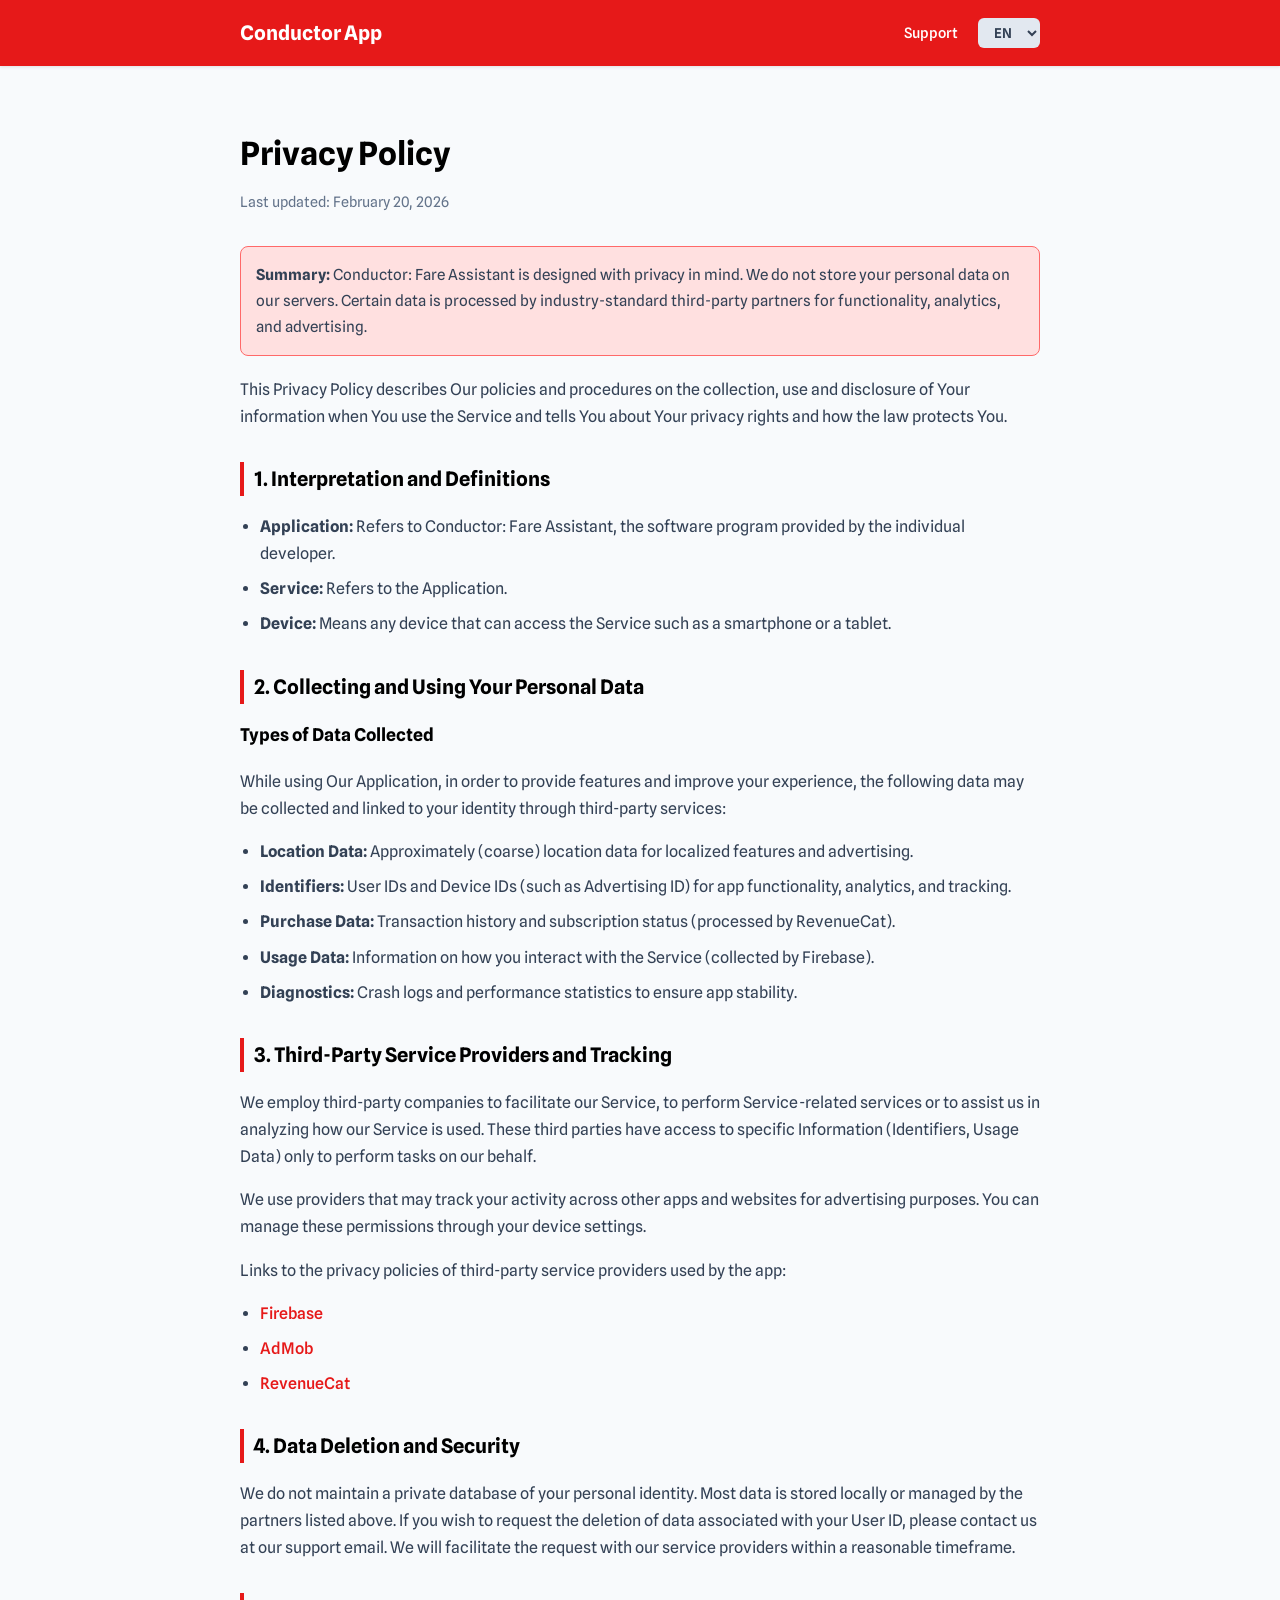
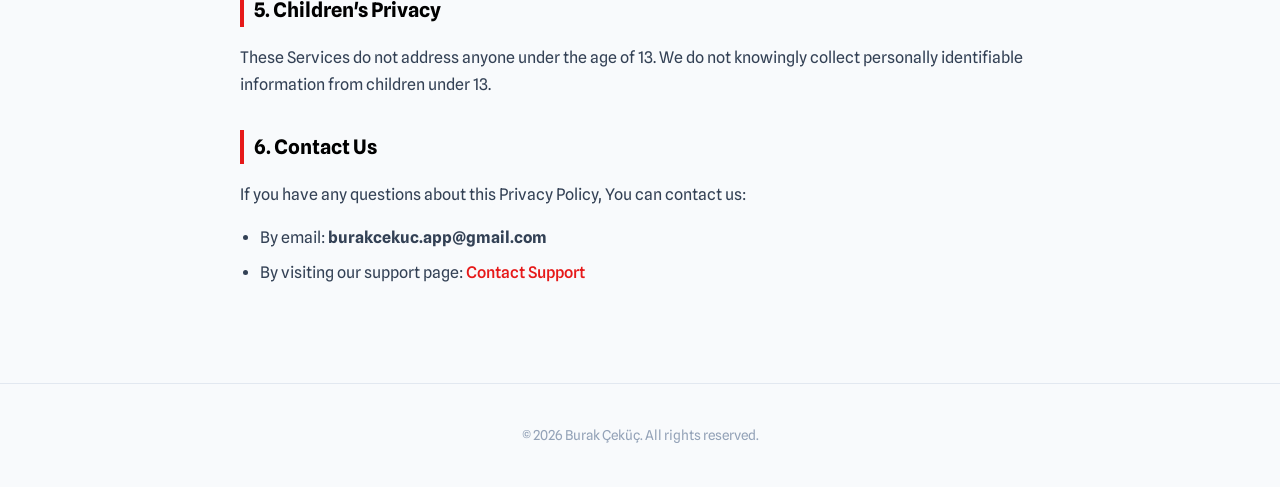
==== privacy/index.html @ d7f8f7e5 "first commit" ====
<!DOCTYPE html>
<html lang="en">

<head>
    <!-- Google tag (gtag.js) -->
    <script async src="https://www.googletagmanager.com/gtag/js?id=G-QZ2R4CW2ME"></script>
    <script>
        window.dataLayer = window.dataLayer || [];
        function gtag() { dataLayer.push(arguments); }
        gtag('js', new Date());

        gtag('config', 'G-QZ2R4CW2ME');

        // Global Click Tracking for Buttons and Links
        document.addEventListener('click', (e) => {
            const target = e.target.closest('a, button');
            if (target) {
                const label = target.innerText.trim() || target.getAttribute('aria-label') || target.id || target.name || 'unlabeled';
                gtag('event', 'ui_click', {
                    'element_text': label.substring(0, 40),
                    'element_type': target.tagName.toLowerCase(),
                    'element_id': target.id || 'none',
                    'link_url': target.href || 'none'
                });
            }
        }, true);
    </script>
    <meta charset="UTF-8">
    <meta name="viewport" content="width=device-width, initial-scale=1.0">
    <title>Conductor App - Privacy Policy</title>

    <link rel="preconnect" href="https://fonts.googleapis.com">
    <link rel="preconnect" href="https://fonts.gstatic.com" crossorigin>
    <link href="https://fonts.googleapis.com/css2?family=Spline+Sans:wght@300;400;500;600;700&display=swap"
        rel="stylesheet">

    <style>
        :root {
            --primary-color: #e61919;
            --bg-color: #f8fafc;
            --text-color: #334155;
            --heading-color: #000;
            --card-bg: #ffffff;
        }

        body {
            font-family: 'Spline Sans', sans-serif;
            line-height: 1.7;
            color: var(--text-color);
            background-color: var(--bg-color);
            margin: 0;
            padding: 0;
        }

        header {
            background: var(--primary-color);
            box-shadow: 0 1px 3px rgba(0, 0, 0, 0.1);
            position: sticky;
            top: 0;
            z-index: 100;
            padding: 1rem 0;
        }

        .container {
            max-width: 800px;
            margin: 0 auto;
            padding: 0 20px;
        }

        .nav-wrapper {
            display: flex;
            justify-content: space-between;
            align-items: center;
        }

        .brand {
            font-size: 1.25rem;
            font-weight: 700;
            color: var(--card-bg);
            display: flex;
            align-items: center;
            gap: 10px;
        }

        .lang-select {
            padding: 6px 12px;
            border-radius: 6px;
            font-size: 0.85rem;
            font-weight: 600;
            border: none;
            background: #e2e8f0;
            color: #334155;
            cursor: pointer;
            font-family: 'Spline Sans', sans-serif;
            outline: none;
        }

        .content-section {
            display: none;
            padding: 40px 0;
            animation: fadeIn 0.5s ease;
        }

        .content-section.active {
            display: block;
        }

        h1 {
            font-size: 2rem;
            color: var(--heading-color);
            margin-bottom: 0.5rem;
        }

        .date {
            font-size: 0.9rem;
            color: #64748b;
            margin-bottom: 2rem;
            display: block;
        }

        h2 {
            font-size: 1.25rem;
            color: var(--heading-color);
            margin-top: 2rem;
            border-left: 4px solid var(--primary-color);
            padding-left: 10px;
        }

        h3 {
            font-size: 1.1rem;
            color: var(--heading-color);
            margin-top: 1rem;
        }

        p,
        ul {
            margin-bottom: 1rem;
        }

        ul {
            padding-left: 20px;
        }

        li {
            margin-bottom: 0.5rem;
        }

        a {
            color: var(--primary-color);
            text-decoration: none;
            font-weight: 500;
        }

        a:hover {
            text-decoration: underline;
        }

        .highlight-box {
            background: #ffe0e0;
            border: 1px solid #ff6969;
            border-radius: 8px;
            padding: 15px;
            margin: 20px 0;
            font-size: 0.95rem;
        }

        footer {
            text-align: center;
            padding: 40px 0;
            color: #94a3b8;
            font-size: 0.85rem;
            border-top: 1px solid #e2e8f0;
            margin-top: 40px;
        }

        @keyframes fadeIn {
            from {
                opacity: 0;
                transform: translateY(10px);
            }

            to {
                opacity: 1;
                transform: translateY(0);
            }
        }
    </style>
</head>

<body>

    <header>
        <div class="container nav-wrapper">
            <div class="brand">
                <span id="brand-text">Conductor App</span>
            </div>

            <div style="display: flex; align-items: center; gap: 20px;">
                <a href="../support/" id="nav-support"
                    style="color: white; text-decoration: none; font-size: 0.9rem; font-weight: 500;">Support</a>

                <select class="lang-select" id="lang-select">
                    <option value="en">EN</option>
                    <option value="tr">TR</option>
                    <option value="es">ES</option>
                    <option value="fr">FR</option>
                </select>
            </div>
        </div>
    </header>

    <main class="container">

        <!-- ENGLISH -->
        <div id="en" class="content-section">
            <h1>Privacy Policy</h1>
            <span class="date">Last updated: February 20, 2026</span>

            <div class="highlight-box">
                <strong>Summary:</strong> Conductor: Fare Assistant is designed with privacy in mind. We do not store
                your personal data on our servers. Certain data is processed by industry-standard third-party partners
                for functionality, analytics, and advertising.
            </div>

            <p>This Privacy Policy describes Our policies and procedures on the collection, use and disclosure of Your
                information when You use the Service and tells You about Your privacy rights and how the law protects
                You.</p>

            <h2>1. Interpretation and Definitions</h2>
            <ul>
                <li><strong>Application:</strong> Refers to Conductor: Fare Assistant, the software program provided by
                    the individual developer.</li>
                <li><strong>Service:</strong> Refers to the Application.</li>
                <li><strong>Device:</strong> Means any device that can access the Service such as a smartphone or a
                    tablet.</li>
            </ul>

            <h2>2. Collecting and Using Your Personal Data</h2>
            <h3>Types of Data Collected</h3>
            <p>While using Our Application, in order to provide features and improve your experience, the following data
                may be collected and linked to your identity through third-party services:</p>
            <ul>
                <li><strong>Location Data:</strong> Approximately (coarse) location data for localized features and
                    advertising.</li>
                <li><strong>Identifiers:</strong> User IDs and Device IDs (such as Advertising ID) for app
                    functionality, analytics, and tracking.</li>
                <li><strong>Purchase Data:</strong> Transaction history and subscription status (processed by
                    RevenueCat).</li>
                <li><strong>Usage Data:</strong> Information on how you interact with the Service (collected by
                    Firebase).</li>
                <li><strong>Diagnostics:</strong> Crash logs and performance statistics to ensure app stability.</li>
            </ul>

            <h2>3. Third-Party Service Providers and Tracking</h2>
            <p>We employ third-party companies to facilitate our Service, to perform Service-related services or to
                assist us in analyzing how our Service is used. These third parties have access to specific Information
                (Identifiers, Usage Data) only to perform tasks on our behalf.</p>
            <p>We use providers that may track your activity across other apps and websites for advertising purposes.
                You can manage these permissions through your device settings.</p>
            <p>Links to the privacy policies of third-party service providers used by the app:</p>
            <ul>
                <li><a href="https://firebase.google.com/support/privacy" target="_blank">Firebase</a></li>
                <li><a href="https://support.google.com/admob/answer/6128543?hl=en" target="_blank">AdMob</a></li>
                <li><a href="https://www.revenuecat.com/privacy" target="_blank">RevenueCat</a></li>
            </ul>

            <h2>4. Data Deletion and Security</h2>
            <p>We do not maintain a private database of your personal identity. Most data is stored locally or managed
                by the partners listed above. If you wish to request the deletion of data associated with your User ID,
                please contact us at our support email. We will facilitate the request with our service providers within
                a reasonable timeframe.</p>

            <h2>5. Children's Privacy</h2>
            <p>These Services do not address anyone under the age of 13. We do not knowingly collect personally
                identifiable information from children under 13.</p>

            <h2>6. Contact Us</h2>
            <p>If you have any questions about this Privacy Policy, You can contact us:</p>
            <ul>
                <li>By email: <strong>burakcekuc.app@gmail.com</strong></li>
                <li>By visiting our support page: <a href="../support/">Contact Support</a></li>
            </ul>
        </div>

        <!-- TURKISH -->
        <div id="tr" class="content-section">
            <h1>Gizlilik Politikası</h1>
            <span class="date">Son güncelleme: 20 Şubat 2026</span>

            <div class="highlight-box">
                <strong>Özet:</strong> Kondüktör: Yol Ücreti Asistanı, gizliliğinize önem verecek şekilde
                tasarlanmıştır. Kişisel verilerinizi kendi sunucularımızda saklamıyoruz. Belirli veriler işlevsellik,
                analiz ve reklam amaçlı üçüncü taraf ortaklarımız tarafından işlenir.
            </div>

            <p>Bu Gizlilik Politikası, Hizmeti kullandığınızda bilgilerinizin toplanması, kullanılması ve ifşa
                edilmesine ilişkin politikalarımızı açıklar; gizlilik haklarınız ve yasaların sizi nasıl koruduğu
                hakkında bilgi verir.</p>

            <h2>1. Tanımlar</h2>
            <ul>
                <li><strong>Uygulama:</strong> Bireysel geliştirici tarafından sağlanan yazılım programı olan Kondüktör:
                    Yol Ücreti Asistanı'nı ifade eder.</li>
                <li><strong>Hizmet:</strong> Uygulamayı ifade eder.</li>
                <li><strong>Cihaz:</strong> Akıllı telefon veya tablet gibi Hizmete erişebilen her türlü cihazı ifade
                    eder.</li>
            </ul>

            <h2>2. Verilerinizin Toplanması ve Kullanımı</h2>
            <h3>Toplanan Veri Türleri</h3>
            <p>Uygulamamızı kullanırken, özellikleri sağlamak ve deneyiminizi iyileştirmek amacıyla aşağıdaki veriler
                üçüncü taraf servisler aracılığıyla toplanabilir ve kimliğinizle ilişkilendirilebilir:</p>
            <ul>
                <li><strong>Konum Verileri:</strong> Yerelleştirilmiş özellikler ve reklamlar için yaklaşık (hassas
                    olmayan) konum verileri.</li>
                <li><strong>Kimlik Tanımlayıcılar:</strong> Uygulama işlevselliği, analiz ve takip için Kullanıcı ve
                    Cihaz Kimlikleri (Reklam Kimliği dahil).</li>
                <li><strong>Satın Alma Verileri:</strong> İşlem geçmişi ve abonelik durumu (RevenueCat tarafından
                    işlenir).</li>
                <li><strong>Kullanım Verileri:</strong> Hizmetle nasıl etkileşime girdiğinize dair bilgiler (Firebase
                    tarafından toplanır).</li>
                <li><strong>Tanılama:</strong> Uygulama kararlılığını sağlamak için hata günlükleri ve performans
                    istatistikleri.</li>
            </ul>

            <h2>3. Üçüncü Taraf Hizmet Sağlayıcılar ve Takip</h2>
            <p>Hizmetimizi kolaylaştırmak veya kullanım analizine yardımcı olmak için üçüncü taraf şirketleri
                kullanıyoruz. Bu taraflar, yalnızca bizim adımıza görevleri yerine getirmek için belirli bilgilere
                erişebilirler.</p>
            <p>Reklam amaçlı olarak diğer uygulamalar genelinde faaliyetlerinizi izleyebilecek sağlayıcılar
                kullanıyoruz. Bu izinleri cihaz ayarlarınızdan yönetebilirsiniz.</p>
            <p>Uygulama tarafından kullanılan üçüncü taraf hizmet sağlayıcıların gizlilik politikalarına bağlantılar:
            </p>
            <ul>
                <li><a href="https://firebase.google.com/support/privacy" target="_blank">Firebase</a></li>
                <li><a href="https://support.google.com/admob/answer/6128543?hl=en" target="_blank">AdMob</a></li>
                <li><a href="https://www.revenuecat.com/privacy" target="_blank">RevenueCat</a></li>
            </ul>

            <h2>4. Veri Silme ve Güvenlik</h2>
            <p>Kişisel kimlik bilgilerinizden oluşan bir veritabanı tutmuyoruz. Çoğu veri cihazınızda saklanır veya
                yukarıda listelenen ortaklarca yönetilir. Kullanıcı Kimliğinizle ilişkili verilerin silinmesini talep
                etmek isterseniz, lütfen destek e-posta adresimizden bizimle iletişime geçin.</p>

            <h2>5. Çocukların Gizliliği</h2>
            <p>Bu Hizmetler 13 yaşın altındaki kimseye hitap etmemektedir. Çocuklardan bilerek kişisel veri
                toplamıyoruz.</p>

            <h2>6. İletişim</h2>
            <p>Bu Gizlilik Politikası hakkında herhangi bir sorunuz varsa, bizimle iletişime geçebilirsiniz:</p>
            <ul>
                <li>E-posta: <strong>burakcekuc.app@gmail.com</strong></li>
                <li>Destek sayfamız: <a href="../support/">Destek ile İletişime Geçin</a></li>
            </ul>
        </div>

        <!-- SPANISH -->
        <div id="es" class="content-section">
            <h1>Política de Privacidad</h1>
            <span class="date">Última actualización: 20 de febrero de 2026</span>

            <div class="highlight-box">
                <strong>Resumen:</strong> Revisor: Asistente de Tarifas está diseñado pensando en tu privacidad. No
                almacenamos tus datos personales en nuestros servidores. Ciertos datos son procesados por socios
                externos estándar del sector para funcionalidad, análisis y publicidad.
            </div>

            <p>Esta Política de Privacidad describe nuestras políticas y procedimientos sobre la recopilación, uso y
                divulgación de tu información cuando utilizas el Servicio, y te informa sobre tus derechos de
                privacidad y cómo te protege la ley.</p>

            <h2>1. Interpretación y Definiciones</h2>
            <ul>
                <li><strong>Aplicación:</strong> Se refiere a Revisor: Asistente de Tarifas, el programa de software
                    proporcionado por el desarrollador individual.</li>
                <li><strong>Servicio:</strong> Se refiere a la Aplicación.</li>
                <li><strong>Dispositivo:</strong> Cualquier dispositivo que pueda acceder al Servicio, como un
                    smartphone o una tablet.</li>
            </ul>

            <h2>2. Recopilación y Uso de Tus Datos Personales</h2>
            <h3>Tipos de Datos Recopilados</h3>
            <p>Al usar nuestra Aplicación, para proporcionar funciones y mejorar tu experiencia, los siguientes datos
                pueden ser recopilados y vinculados a tu identidad a través de servicios de terceros:</p>
            <ul>
                <li><strong>Datos de Ubicación:</strong> Datos de ubicación aproximada (general) para funciones
                    localizadas y publicidad.</li>
                <li><strong>Identificadores:</strong> ID de usuario e ID de dispositivo (como el ID de publicidad) para
                    la funcionalidad de la app, análisis y seguimiento.</li>
                <li><strong>Datos de Compra:</strong> Historial de transacciones y estado de suscripción (procesado por
                    RevenueCat).</li>
                <li><strong>Datos de Uso:</strong> Información sobre cómo interactúas con el Servicio (recopilado por
                    Firebase).</li>
                <li><strong>Diagnóstico:</strong> Registros de fallos y estadísticas de rendimiento para garantizar la
                    estabilidad de la app.</li>
            </ul>

            <h2>3. Proveedores de Servicios de Terceros y Seguimiento</h2>
            <p>Empleamos empresas de terceros para facilitar nuestro Servicio, realizar servicios relacionados con el
                Servicio o ayudarnos a analizar cómo se utiliza nuestro Servicio. Estos terceros tienen acceso a
                información específica (Identificadores, Datos de Uso) solo para realizar tareas en nuestro nombre.</p>
            <p>Utilizamos proveedores que pueden rastrear tu actividad en otras apps y sitios web con fines
                publicitarios. Puedes gestionar estos permisos a través de la configuración de tu dispositivo.</p>
            <p>Enlaces a las políticas de privacidad de los proveedores de servicios de terceros utilizados por la app:
            </p>
            <ul>
                <li><a href="https://firebase.google.com/support/privacy" target="_blank">Firebase</a></li>
                <li><a href="https://support.google.com/admob/answer/6128543?hl=en" target="_blank">AdMob</a></li>
                <li><a href="https://www.revenuecat.com/privacy" target="_blank">RevenueCat</a></li>
            </ul>

            <h2>4. Eliminación y Seguridad de Datos</h2>
            <p>No mantenemos una base de datos privada de tu identidad personal. La mayoría de los datos se almacenan
                localmente o son gestionados por los socios mencionados anteriormente. Si deseas solicitar la
                eliminación de los datos asociados a tu ID de usuario, contáctanos en nuestro correo de soporte. Haremos
                la solicitud a nuestros proveedores de servicios en un plazo razonable.</p>

            <h2>5. Privacidad de los Niños</h2>
            <p>Estos Servicios no están dirigidos a personas menores de 13 años. No recopilamos deliberadamente
                información de identificación personal de niños menores de 13 años.</p>

            <h2>6. Contáctanos</h2>
            <p>Si tienes alguna pregunta sobre esta Política de Privacidad, puedes contactarnos:</p>
            <ul>
                <li>Por correo electrónico: <strong>burakcekuc.app@gmail.com</strong></li>
                <li>Visitando nuestra página de soporte: <a href="../support/">Contactar Soporte</a></li>
            </ul>
        </div>

        <!-- FRENCH -->
        <div id="fr" class="content-section">
            <h1>Politique de Confidentialité</h1>
            <span class="date">Dernière mise à jour : 20 février 2026</span>

            <div class="highlight-box">
                <strong>Résumé :</strong> Contrôleur : Assistant du tarif est conçu en tenant compte de votre vie
                privée. Nous ne stockons pas vos données personnelles sur nos serveurs. Certaines données sont traitées
                par des partenaires tiers standard du secteur pour les fonctionnalités, l'analyse et la publicité.
            </div>

            <p>Cette Politique de Confidentialité décrit nos politiques et procédures concernant la collecte,
                l'utilisation et la divulgation de vos informations lorsque vous utilisez le Service, et vous informe
                de vos droits en matière de confidentialité et de la manière dont la loi vous protège.</p>

            <h2>1. Interprétation et Définitions</h2>
            <ul>
                <li><strong>Application :</strong> Désigne Contrôleur : Assistant du tarif, le programme logiciel
                    fourni par le développeur individuel.</li>
                <li><strong>Service :</strong> Désigne l'Application.</li>
                <li><strong>Appareil :</strong> Tout appareil pouvant accéder au Service, tel qu'un smartphone ou une
                    tablette.</li>
            </ul>

            <h2>2. Collecte et Utilisation de Vos Données Personnelles</h2>
            <h3>Types de données collectées</h3>
            <p>Lors de l'utilisation de notre Application, afin de fournir des fonctionnalités et d'améliorer votre
                expérience, les données suivantes peuvent être collectées et liées à votre identité via des services
                tiers :</p>
            <ul>
                <li><strong>Données de localisation :</strong> Données de localisation approximatives (générales) pour
                    les fonctionnalités localisées et la publicité.</li>
                <li><strong>Identifiants :</strong> ID d'utilisateur et ID d'appareil (tel que l'ID publicitaire) pour
                    la fonctionnalité de l'application, l'analyse et le suivi.</li>
                <li><strong>Données d'achat :</strong> Historique des transactions et statut d'abonnement (traité par
                    RevenueCat).</li>
                <li><strong>Données d'utilisation :</strong> Informations sur la façon dont vous interagissez avec le
                    Service (collectées par Firebase).</li>
                <li><strong>Diagnostics :</strong> Journaux de plantage et statistiques de performance pour assurer la
                    stabilité de l'application.</li>
            </ul>

            <h2>3. Fournisseurs de Services Tiers et Suivi</h2>
            <p>Nous faisons appel à des entreprises tierces pour faciliter notre Service, effectuer des services liés
                au Service ou nous aider à analyser la façon dont notre Service est utilisé. Ces tiers ont accès à des
                informations spécifiques (Identifiants, Données d'utilisation) uniquement pour effectuer des tâches en
                notre nom.</p>
            <p>Nous utilisons des fournisseurs susceptibles de suivre votre activité sur d'autres applications et sites
                web à des fins publicitaires. Vous pouvez gérer ces autorisations via les paramètres de votre
                appareil.</p>
            <p>Liens vers les politiques de confidentialité des fournisseurs de services tiers utilisés par
                l'application :</p>
            <ul>
                <li><a href="https://firebase.google.com/support/privacy" target="_blank">Firebase</a></li>
                <li><a href="https://support.google.com/admob/answer/6128543?hl=en" target="_blank">AdMob</a></li>
                <li><a href="https://www.revenuecat.com/privacy" target="_blank">RevenueCat</a></li>
            </ul>

            <h2>4. Suppression et Sécurité des Données</h2>
            <p>Nous ne maintenons pas de base de données privée de votre identité personnelle. La plupart des données
                sont stockées localement ou gérées par les partenaires listés ci-dessus. Si vous souhaitez demander la
                suppression des données associées à votre ID d'utilisateur, contactez-nous à notre adresse e-mail de
                support. Nous faciliterons la demande auprès de nos prestataires de services dans un délai raisonnable.
            </p>

            <h2>5. Confidentialité des Enfants</h2>
            <p>Ces Services ne s'adressent pas aux personnes de moins de 13 ans. Nous ne collectons pas
                intentionnellement d'informations d'identification personnelle auprès d'enfants de moins de 13 ans.</p>

            <h2>6. Contactez-Nous</h2>
            <p>Si vous avez des questions concernant cette Politique de Confidentialité, vous pouvez nous contacter :</p>
            <ul>
                <li>Par e-mail : <strong>burakcekuc.app@gmail.com</strong></li>
                <li>En visitant notre page de support : <a href="../support/">Contacter le Support</a></li>
            </ul>
        </div>

    </main>

    <footer>
        <div class="container">
            &copy; 2026 Burak Çeküç. All rights reserved.
        </div>
    </footer>

    <script>
        function switchLang(lang) {
            document.querySelectorAll('.content-section').forEach(s => s.classList.remove('active'));
            const section = document.getElementById(lang);
            if (section) section.classList.add('active');

            document.getElementById('lang-select').value = lang;

            const labels = {
                tr: { brand: 'Kondüktör App', support: 'Destek' },
                en: { brand: 'Conductor App', support: 'Support' },
                es: { brand: 'Revisor App', support: 'Soporte' },
                fr: { brand: 'Contrôleur App', support: 'Support' }
            };
            const lbl = labels[lang] || labels.en;
            document.getElementById('brand-text').innerText = lbl.brand;
            document.getElementById('nav-support').innerText = lbl.support;

            localStorage.setItem('conductor-lang', lang);
            document.documentElement.lang = lang;
        }

        document.addEventListener('DOMContentLoaded', () => {
            const savedLang = localStorage.getItem('conductor-lang') || 'en';
            switchLang(savedLang);
            document.getElementById('lang-select').addEventListener('change', e => switchLang(e.target.value));
        });
    </script>

</body>

</html>
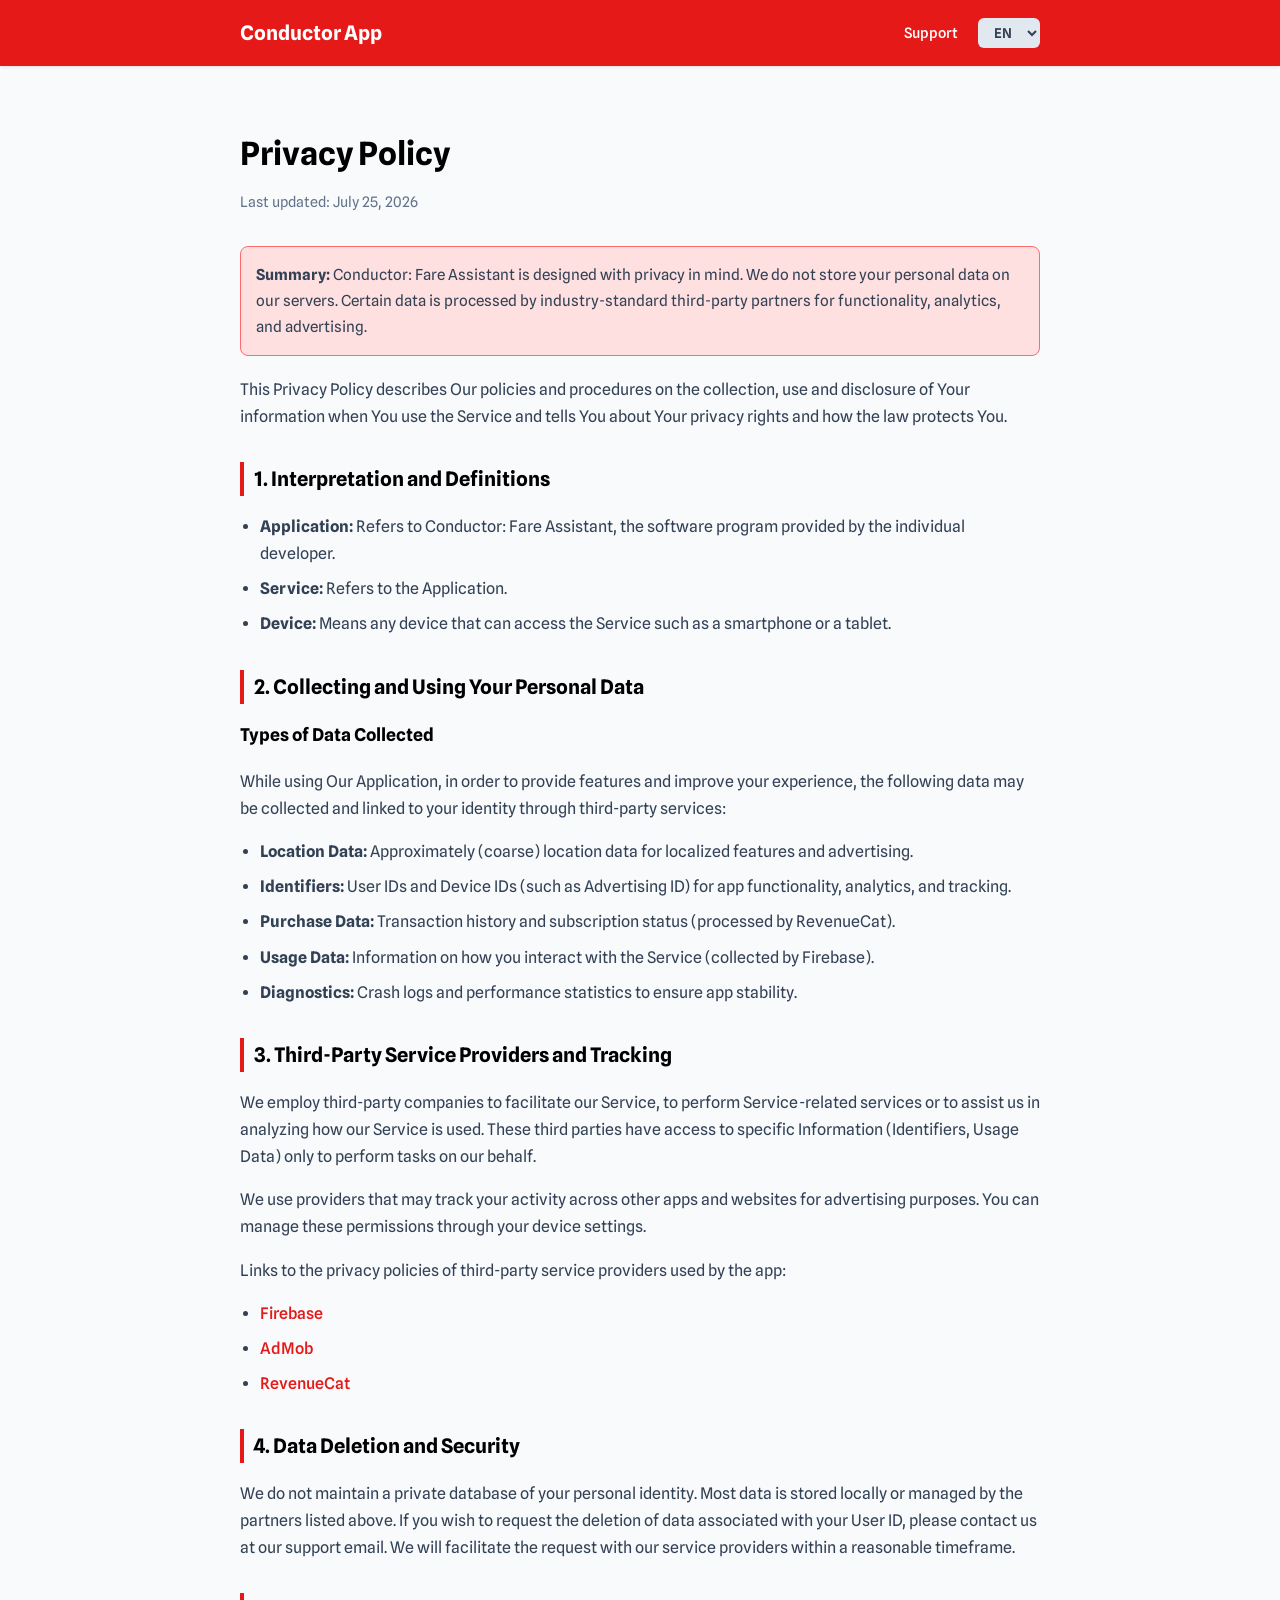
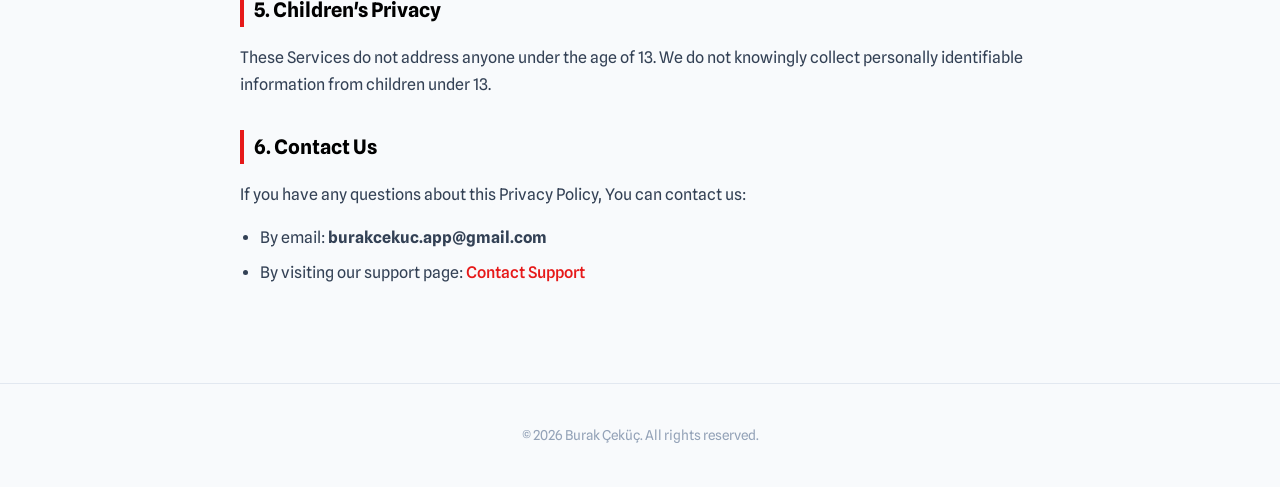
==== commit 44203f86: "Güncelleme tarihleri değiştirildi." ====
--- a/privacy/index.html
+++ b/privacy/index.html
@@ -214,7 +214,7 @@
         <!-- ENGLISH -->
         <div id="en" class="content-section">
             <h1>Privacy Policy</h1>
-            <span class="date">Last updated: February 20, 2026</span>
+            <span class="date">Last updated: July 25, 2026</span>
 
             <div class="highlight-box">
                 <strong>Summary:</strong> Conductor: Fare Assistant is designed with privacy in mind. We do not store
@@ -285,7 +285,7 @@
         <!-- TURKISH -->
         <div id="tr" class="content-section">
             <h1>Gizlilik Politikası</h1>
-            <span class="date">Son güncelleme: 20 Şubat 2026</span>
+            <span class="date">Son güncelleme: 25 Temmuz 2026</span>
 
             <div class="highlight-box">
                 <strong>Özet:</strong> Kondüktör: Yol Ücreti Asistanı, gizliliğinize önem verecek şekilde
@@ -357,7 +357,7 @@
         <!-- SPANISH -->
         <div id="es" class="content-section">
             <h1>Política de Privacidad</h1>
-            <span class="date">Última actualización: 20 de febrero de 2026</span>
+            <span class="date">Última actualización: 25 de julio de 2026</span>
 
             <div class="highlight-box">
                 <strong>Resumen:</strong> Revisor: Asistente de Tarifas está diseñado pensando en tu privacidad. No
@@ -430,7 +430,7 @@
         <!-- FRENCH -->
         <div id="fr" class="content-section">
             <h1>Politique de Confidentialité</h1>
-            <span class="date">Dernière mise à jour : 20 février 2026</span>
+            <span class="date">Dernière mise à jour : 25 juillet 2026</span>
 
             <div class="highlight-box">
                 <strong>Résumé :</strong> Contrôleur : Assistant du tarif est conçu en tenant compte de votre vie
